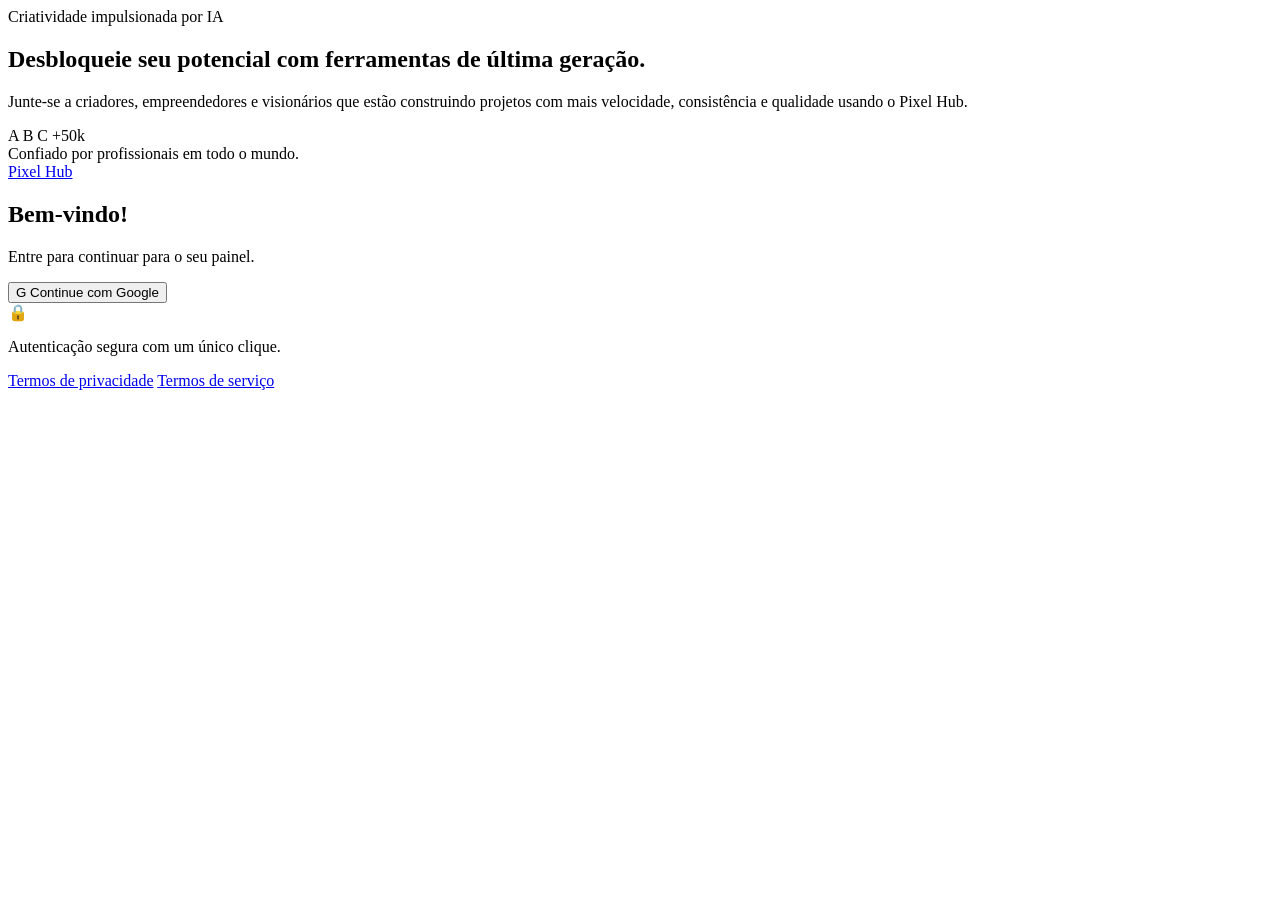
==== entrar.html @ b0e9f95b "Add HTML structure for login page This file contains the HTML structure for the login page, includin" ====
<!DOCTYPE html>
<html lang="pt-BR">
<head>
  <meta charset="UTF-8">
  <meta name="viewport" content="width=device-width, initial-scale=1.0">
  <title>Entrar | Pixel Hub</title>
  <link rel="stylesheet" href="assets/entrar.css">
</head>
<body>
  <main class="login-page">
    <section class="login-visual">
      <div class="login-visual-overlay"></div>

      <div class="login-visual-content">
        <span class="visual-badge">Criatividade impulsionada por IA</span>

        <h1>Desbloqueie seu potencial com ferramentas de última geração.</h1>

        <p>
          Junte-se a criadores, empreendedores e visionários que estão construindo projetos
          com mais velocidade, consistência e qualidade usando o Pixel Hub.
        </p>

        <div class="visual-social-proof">
          <div class="visual-avatars">
            <span class="avatar avatar-1">A</span>
            <span class="avatar avatar-2">B</span>
            <span class="avatar avatar-3">C</span>
            <span class="avatar avatar-extra">+50k</span>
          </div>
          <span class="visual-proof-text">Confiado por profissionais em todo o mundo.</span>
        </div>
      </div>
    </section>

    <section class="login-panel">
      <div class="login-panel-inner">
        <a href="index.html" class="brand" aria-label="Voltar para a página inicial">
          <span class="brand-icon">
            <span class="brand-play"></span>
          </span>
          <span class="brand-text">Pixel Hub</span>
        </a>

        <div class="login-copy">
          <h2>Bem-vindo!</h2>
          <p>Entre para continuar para o seu painel.</p>
        </div>

        <div class="login-card">
          <button type="button" class="google-btn">
            <span class="google-icon" aria-hidden="true">G</span>
            <span>Continue com Google</span>
          </button>

          <div class="login-security">
            <span class="lock-icon">🔒</span>
            <p>Autenticação segura com um único clique.</p>
          </div>
        </div>

        <div class="login-footer-links">
          <a href="privacidade.html">Termos de privacidade</a>
          <span class="divider-dot"></span>
          <a href="termos.html">Termos de serviço</a>
        </div>
      </div>
    </section>
  </main>
</body>
</html>
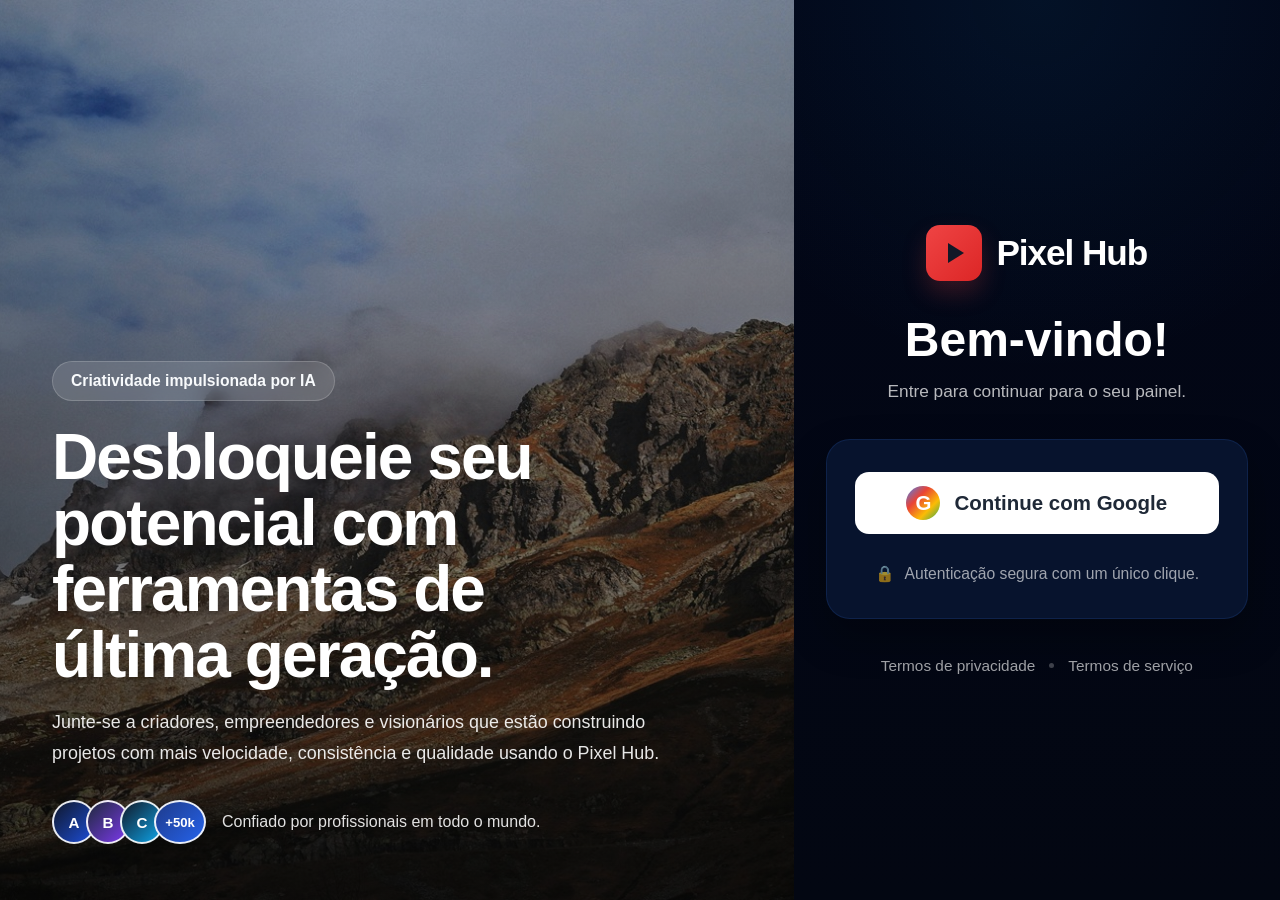
==== commit 1bad5d58: "Implement random background image change on load Added a script to change the background image rando" ====
--- a/entrar.html
+++ b/entrar.html
@@ -8,7 +8,7 @@
 </head>
 <body>
   <main class="login-page">
-    <section class="login-visual">
+    <section class="login-visual" id="login-visual">
       <div class="login-visual-overlay"></div>
 
       <div class="login-visual-content">
@@ -67,5 +67,23 @@
       </div>
     </section>
   </main>
+
+  <script>
+    // Função para mudar a imagem de fundo aleatoriamente
+    function changeBackgroundImage() {
+      const images = [
+        'assets/images/entrar-hero1.jpg', // Caminho atualizado para as imagens dentro da pasta "images"
+        'assets/images/entrar-hero2.jpg',
+        'assets/images/entrar-hero3.jpg'
+      ];
+
+      const randomIndex = Math.floor(Math.random() * images.length);
+      const loginVisual = document.getElementById('login-visual');
+      loginVisual.style.backgroundImage = `url(${images[randomIndex]})`;
+    }
+
+    // Chama a função ao carregar a página
+    window.onload = changeBackgroundImage;
+  </script>
 </body>
 </html>
--- a/assets/entrar.css
+++ b/assets/entrar.css
@@ -0,0 +1,449 @@
+/* Reset básico */
+* {
+  box-sizing: border-box;
+}
+
+html,
+body {
+  margin: 0;
+  padding: 0;
+  font-family: Arial, sans-serif;
+  min-height: 100%;
+  background-color: #030712;
+}
+
+body {
+  color: #ffffff;
+}
+
+/* Layout principal */
+.login-page {
+  min-height: 100vh;
+  display: flex;
+  background:
+    radial-gradient(circle at top right, rgba(19, 152, 230, 0.08), transparent 35%),
+    linear-gradient(90deg, #0b1220 0%, #020617 100%);
+}
+
+/* Coluna esquerda */
+.login-visual {
+  position: relative;
+  flex: 1 1 62%;
+  min-height: 100vh;
+  background-image: url("entrar-hero.jpg");
+  background-size: cover;
+  background-position: center;
+  background-repeat: no-repeat;
+  display: flex;
+  align-items: flex-end;
+  padding: 56px 52px;
+  overflow: hidden;
+}
+
+.login-visual-overlay {
+  position: absolute;
+  inset: 0;
+  background:
+    linear-gradient(180deg, rgba(0, 0, 0, 0.06) 0%, rgba(0, 0, 0, 0.28) 55%, rgba(0, 0, 0, 0.55) 100%),
+    linear-gradient(90deg, rgba(0, 0, 0, 0.24) 0%, rgba(0, 0, 0, 0.08) 45%, rgba(0, 0, 0, 0.18) 100%);
+  z-index: 1;
+}
+
+.login-visual-content {
+  position: relative;
+  z-index: 2;
+  max-width: 700px;
+}
+
+.visual-badge {
+  display: inline-flex;
+  align-items: center;
+  min-height: 40px;
+  padding: 0 18px;
+  border-radius: 999px;
+  background: rgba(255, 255, 255, 0.12);
+  backdrop-filter: blur(10px);
+  border: 1px solid rgba(255, 255, 255, 0.18);
+  color: #f8fafc;
+  font-size: 0.98em;
+  font-weight: bold;
+  margin-bottom: 24px;
+}
+
+.login-visual-content h1 {
+  margin: 0 0 18px;
+  font-size: 4em;
+  line-height: 1.03;
+  font-weight: bold;
+  max-width: 620px;
+  letter-spacing: -0.03em;
+}
+
+.login-visual-content p {
+  margin: 0;
+  max-width: 650px;
+  font-size: 1.12em;
+  line-height: 1.7;
+  color: rgba(255, 255, 255, 0.9);
+}
+
+.visual-social-proof {
+  margin-top: 32px;
+  display: flex;
+  align-items: center;
+  gap: 16px;
+  flex-wrap: wrap;
+}
+
+.visual-avatars {
+  display: flex;
+  align-items: center;
+}
+
+.avatar {
+  width: 44px;
+  height: 44px;
+  margin-left: -10px;
+  border-radius: 50%;
+  border: 2px solid rgba(255, 255, 255, 0.9);
+  display: inline-flex;
+  align-items: center;
+  justify-content: center;
+  font-size: 0.95em;
+  font-weight: bold;
+  color: #ffffff;
+}
+
+.avatar:first-child {
+  margin-left: 0;
+}
+
+.avatar-1 {
+  background: linear-gradient(135deg, #0f172a 0%, #1d4ed8 100%);
+}
+
+.avatar-2 {
+  background: linear-gradient(135deg, #1e293b 0%, #7c3aed 100%);
+}
+
+.avatar-3 {
+  background: linear-gradient(135deg, #111827 0%, #0ea5e9 100%);
+}
+
+.avatar-extra {
+  width: 52px;
+  background: linear-gradient(135deg, #1e3a8a 0%, #2563eb 100%);
+  font-size: 0.82em;
+}
+
+.visual-proof-text {
+  font-size: 1em;
+  color: rgba(255, 255, 255, 0.88);
+}
+
+/* Coluna direita */
+.login-panel {
+  flex: 1 1 38%;
+  min-height: 100vh;
+  display: flex;
+  align-items: center;
+  justify-content: center;
+  padding: 40px 32px;
+  background:
+    radial-gradient(circle at top, rgba(19, 152, 230, 0.08), transparent 40%),
+    linear-gradient(180deg, #020617 0%, #030712 100%);
+}
+
+.login-panel-inner {
+  width: 100%;
+  max-width: 470px;
+  text-align: center;
+}
+
+.brand {
+  display: inline-flex;
+  align-items: center;
+  gap: 14px;
+  text-decoration: none;
+  margin-bottom: 34px;
+}
+
+.brand-icon {
+  width: 56px;
+  height: 56px;
+  border-radius: 14px;
+  background: linear-gradient(135deg, #ef4444 0%, #dc2626 100%);
+  display: flex;
+  align-items: center;
+  justify-content: center;
+  box-shadow: 0 12px 24px rgba(239, 68, 68, 0.22);
+}
+
+.brand-play {
+  width: 0;
+  height: 0;
+  border-left: 16px solid #111827;
+  border-top: 10px solid transparent;
+  border-bottom: 10px solid transparent;
+  margin-left: 3px;
+}
+
+.brand-text {
+  font-size: 2.2em;
+  font-weight: bold;
+  color: #ffffff;
+  letter-spacing: -0.03em;
+}
+
+.login-copy h2 {
+  margin: 0 0 12px;
+  font-size: 3em;
+  line-height: 1.05;
+  font-weight: bold;
+  color: #ffffff;
+}
+
+.login-copy p {
+  margin: 0 0 34px;
+  font-size: 1.08em;
+  color: rgba(255, 255, 255, 0.72);
+  line-height: 1.6;
+}
+
+.login-card {
+  background: rgba(9, 22, 49, 0.88);
+  border: 1px solid rgba(59, 130, 246, 0.14);
+  border-radius: 24px;
+  padding: 32px 28px;
+  box-shadow: 0 18px 40px rgba(0, 0, 0, 0.28);
+}
+
+.google-btn {
+  width: 100%;
+  min-height: 62px;
+  border: none;
+  border-radius: 14px;
+  background-color: #ffffff;
+  color: #1f2937;
+  display: inline-flex;
+  align-items: center;
+  justify-content: center;
+  gap: 14px;
+  font-size: 1.28em;
+  font-weight: bold;
+  cursor: pointer;
+  transition: transform 0.25s ease, box-shadow 0.25s ease;
+}
+
+.google-btn:hover {
+  transform: translateY(-1px);
+  box-shadow: 0 12px 24px rgba(255, 255, 255, 0.12);
+}
+
+.google-icon {
+  width: 34px;
+  height: 34px;
+  border-radius: 50%;
+  background: linear-gradient(135deg, #4285f4 0%, #ea4335 35%, #fbbc05 68%, #34a853 100%);
+  display: inline-flex;
+  align-items: center;
+  justify-content: center;
+  color: #ffffff;
+  font-size: 1em;
+  font-weight: bold;
+}
+
+.login-security {
+  margin-top: 28px;
+  display: inline-flex;
+  align-items: center;
+  justify-content: center;
+  gap: 10px;
+  flex-wrap: wrap;
+  color: rgba(255, 255, 255, 0.62);
+  font-size: 0.98em;
+  line-height: 1.5;
+}
+
+.lock-icon {
+  font-size: 1em;
+}
+
+.login-security p {
+  margin: 0;
+}
+
+.login-footer-links {
+  margin-top: 38px;
+  display: flex;
+  justify-content: center;
+  align-items: center;
+  gap: 14px;
+  flex-wrap: wrap;
+}
+
+.login-footer-links a {
+  color: rgba(255, 255, 255, 0.62);
+  text-decoration: none;
+  font-size: 0.96em;
+}
+
+.login-footer-links a:hover {
+  color: #ffffff;
+  text-decoration: underline;
+}
+
+.divider-dot {
+  width: 5px;
+  height: 5px;
+  border-radius: 50%;
+  background-color: rgba(255, 255, 255, 0.24);
+}
+
+/* Responsividade */
+@media (max-width: 1200px) {
+  .login-visual-content h1 {
+    font-size: 3.3em;
+  }
+
+  .login-copy h2 {
+    font-size: 2.5em;
+  }
+
+  .brand-text {
+    font-size: 2em;
+  }
+}
+
+@media (max-width: 1024px) {
+  .login-page {
+    flex-direction: column;
+  }
+
+  .login-visual,
+  .login-panel {
+    min-height: auto;
+    width: 100%;
+  }
+
+  .login-visual {
+    min-height: 62vh;
+    padding: 42px 30px;
+    align-items: flex-end;
+  }
+
+  .login-panel {
+    padding: 42px 24px 48px;
+  }
+
+  .login-visual-content h1 {
+    font-size: 2.8em;
+    max-width: 100%;
+  }
+}
+
+@media (max-width: 768px) {
+  .login-visual {
+    min-height: 56vh;
+    padding: 30px 22px;
+  }
+
+  .login-visual-content h1 {
+    font-size: 2.3em;
+  }
+
+  .login-visual-content p {
+    font-size: 1em;
+  }
+
+  .brand {
+    margin-bottom: 26px;
+  }
+
+  .brand-icon {
+    width: 50px;
+    height: 50px;
+  }
+
+  .brand-text {
+    font-size: 1.8em;
+  }
+
+  .login-copy h2 {
+    font-size: 2.2em;
+  }
+
+  .login-copy p {
+    font-size: 1em;
+    margin-bottom: 28px;
+  }
+
+  .login-card {
+    padding: 24px 20px;
+    border-radius: 20px;
+  }
+
+  .google-btn {
+    min-height: 58px;
+    font-size: 1.08em;
+  }
+}
+
+@media (max-width: 480px) {
+  .login-visual {
+    min-height: 52vh;
+    padding: 22px 16px;
+  }
+
+  .visual-badge {
+    min-height: 36px;
+    padding: 0 14px;
+    font-size: 0.84em;
+    margin-bottom: 16px;
+  }
+
+  .login-visual-content h1 {
+    font-size: 1.95em;
+  }
+
+  .login-visual-content p {
+    font-size: 0.96em;
+    line-height: 1.6;
+  }
+
+  .avatar {
+    width: 38px;
+    height: 38px;
+    font-size: 0.82em;
+  }
+
+  .avatar-extra {
+    width: 46px;
+    font-size: 0.72em;
+  }
+
+  .login-panel {
+    padding: 28px 16px 36px;
+  }
+
+  .brand-text {
+    font-size: 1.55em;
+  }
+
+  .login-copy h2 {
+    font-size: 1.9em;
+  }
+
+  .google-btn {
+    font-size: 1em;
+    padding: 0 12px;
+  }
+
+  .login-footer-links {
+    gap: 10px;
+  }
+
+  .login-footer-links a {
+    font-size: 0.9em;
+  }
+}
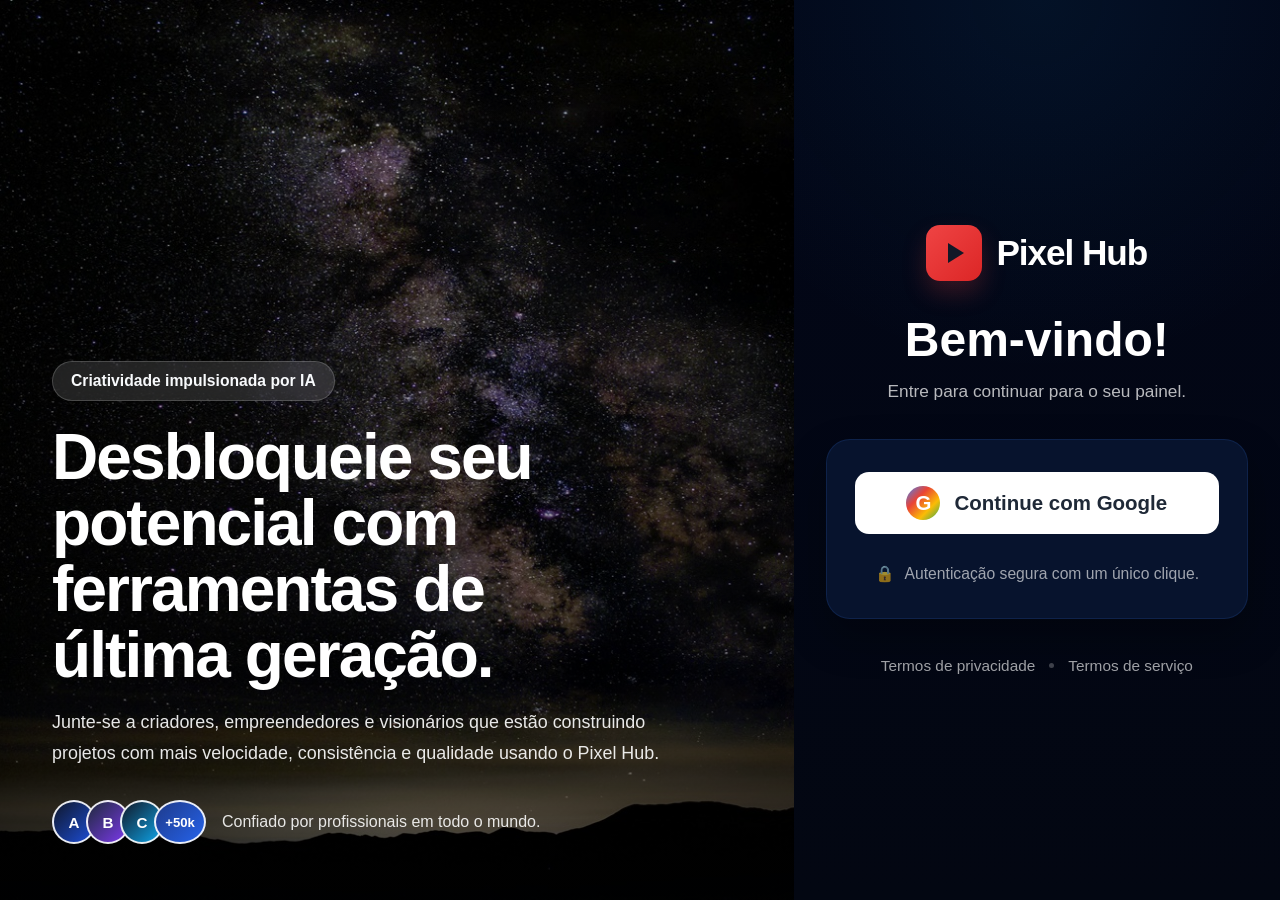
==== commit 7d324090: "Update entrar.html" ====
--- a/entrar.html
+++ b/entrar.html
@@ -71,16 +71,19 @@
   <script>
     // Função para mudar a imagem de fundo aleatoriamente
     function changeBackgroundImage() {
-      const images = [
-        'assets/images/entrar-hero1.jpg', // Caminho atualizado para as imagens dentro da pasta "images"
-        'assets/images/entrar-hero2.jpg',
-        'assets/images/entrar-hero3.jpg'
-      ];
+  const images = [
+    'assets/images/entrar-hero1.jpg',
+    'assets/images/entrar-hero2.jpg',
+    'assets/images/entrar-hero3.jpg'
+  ];
 
-      const randomIndex = Math.floor(Math.random() * images.length);
-      const loginVisual = document.getElementById('login-visual');
-      loginVisual.style.backgroundImage = `url(${images[randomIndex]})`;
-    }
+  const randomIndex = Math.floor(Math.random() * images.length);
+  const loginVisual = document.getElementById('login-visual');
+  const selectedImage = images[randomIndex];
+
+  console.log('Imagem selecionada:', selectedImage); // Verifica a imagem selecionada
+  loginVisual.style.backgroundImage = `url(${selectedImage})`;
+}
 
     // Chama a função ao carregar a página
     window.onload = changeBackgroundImage;
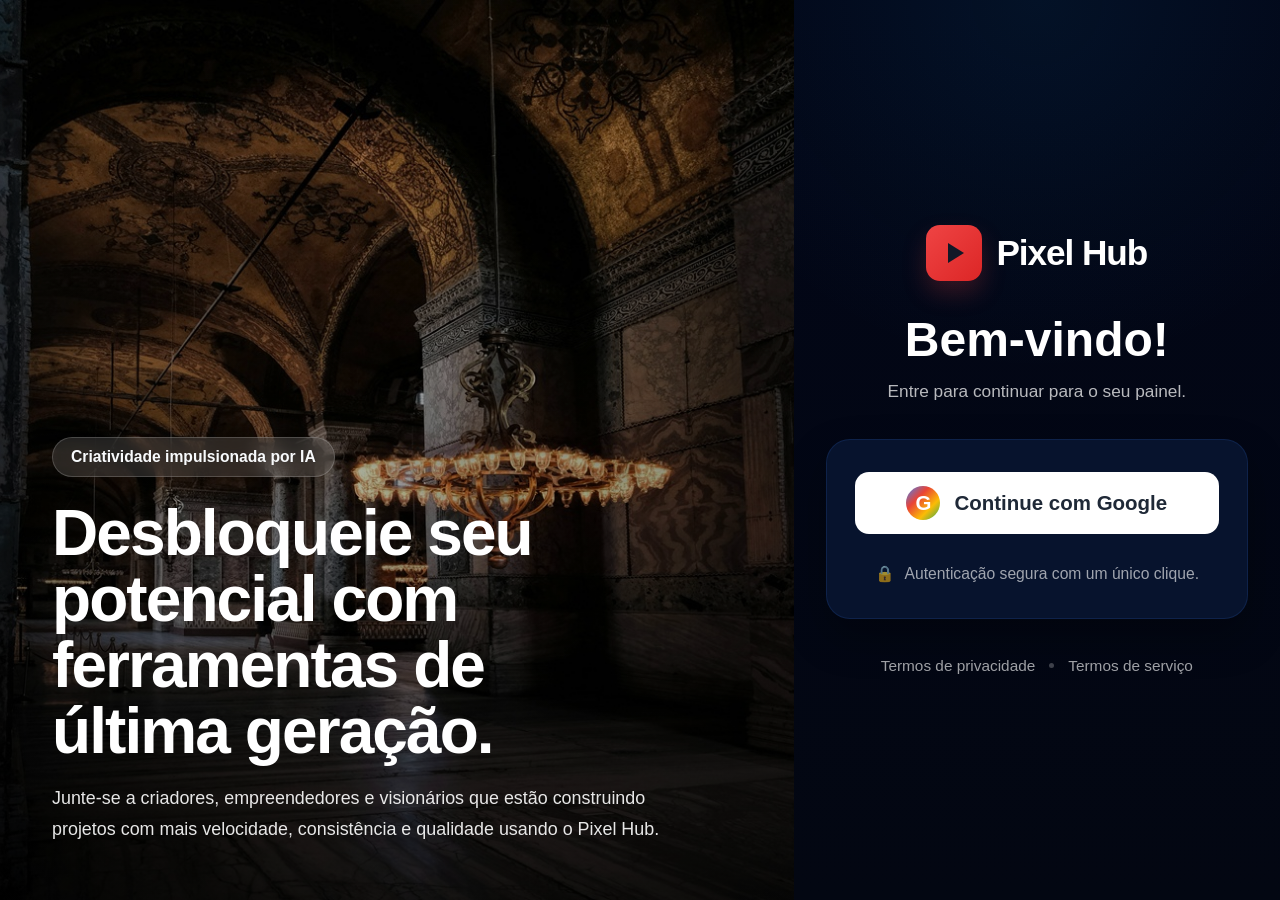
==== commit 1de51b80: "Clean up entrar.html by removing unused code Removed commented-out social proof section and console " ====
--- a/entrar.html
+++ b/entrar.html
@@ -20,7 +20,9 @@
           Junte-se a criadores, empreendedores e visionários que estão construindo projetos
           com mais velocidade, consistência e qualidade usando o Pixel Hub.
         </p>
-
+        
+        
+        <!--
         <div class="visual-social-proof">
           <div class="visual-avatars">
             <span class="avatar avatar-1">A</span>
@@ -31,6 +33,8 @@
           <span class="visual-proof-text">Confiado por profissionais em todo o mundo.</span>
         </div>
       </div>
+      -->
+        
     </section>
 
     <section class="login-panel">
@@ -81,7 +85,6 @@
   const loginVisual = document.getElementById('login-visual');
   const selectedImage = images[randomIndex];
 
-  console.log('Imagem selecionada:', selectedImage); // Verifica a imagem selecionada
   loginVisual.style.backgroundImage = `url(${selectedImage})`;
 }
 
